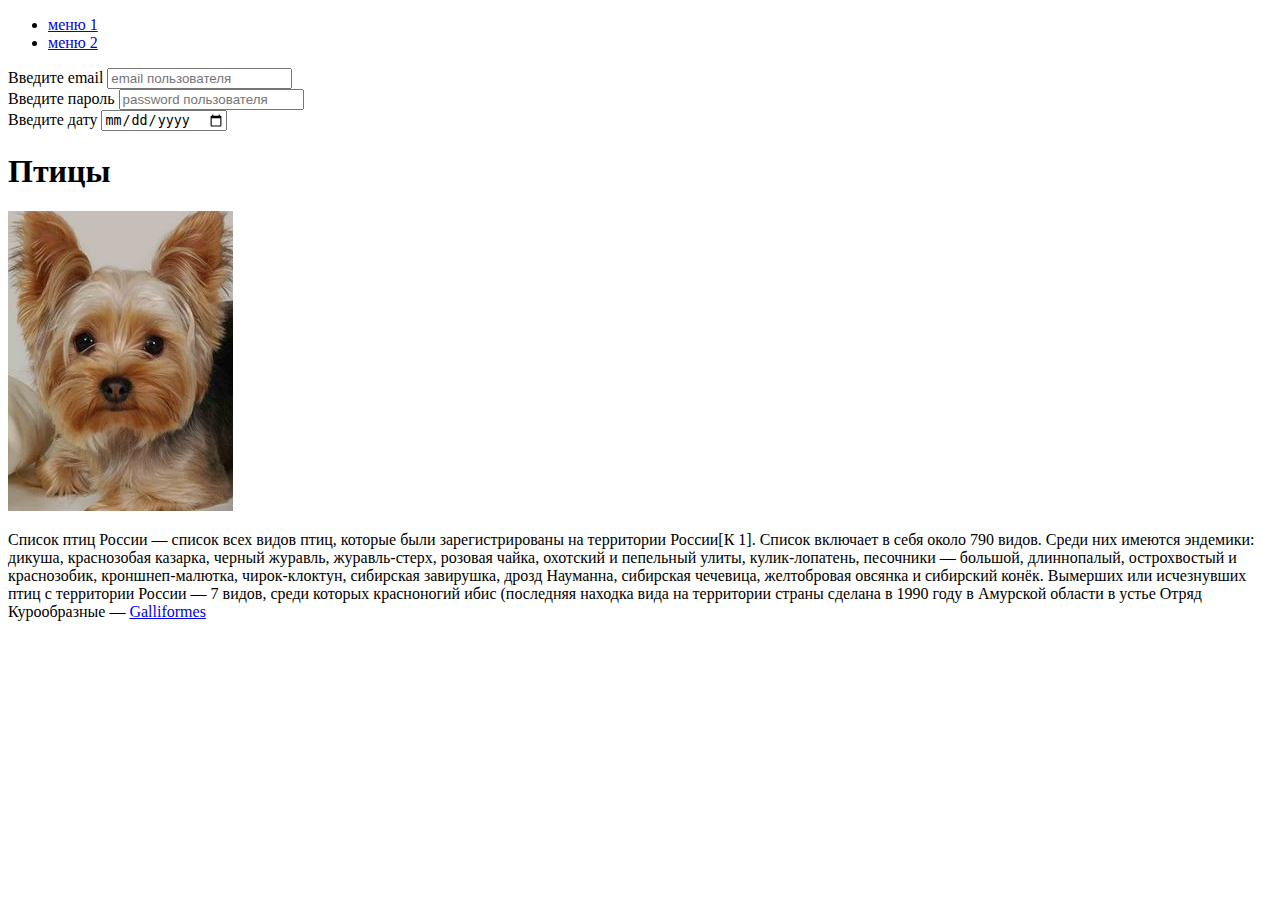
==== index.html @ 69f9ec14 "1111" ====
<!DOCTYPE html>
<html lang="en">

<head>
    <meta charset="UTF-8">
    <meta name="viewport" content="width=device-width, initial-scale=1.0">
    </head>
    <body>
        <header>
            <nav>
                <ul>
                    <li><a href="https://developer.mozilla.org/ru/docs/Web/HTML"> меню 1</a></li>
                    <li><a href="https://github.com/login/oauth/authorize">меню 2</a></li>    
        </ul>
        </nav>
        </header>
    <section><title>Моя страница</title>
        <form action="/test">
            <div>
                <label for="email">Введите email</label>
                <input type="email" placeholder="email пользователя" id="email">
            </div>
            <div>
                <label for="password">Введите пароль</label>
                <input type="password" placeholder="password пользователя" id="password">
            </div>
           <div>
            <label for="date">Введите дату</label>
           <input type="date" placeholder="дата рождения пользователя" id="date">
           </div>
           
        </form>
        <h1> Птицы </h1>
        <img src="./resources/jorkshirskij_terer_lezhat_tkan_52862_225x300.jpg" alt="фото собаки">
        <p>Список птиц России — список всех видов птиц, которые были зарегистрированы на территории России[К 1]. Список
        включает в себя около 790 видов. Среди них имеются эндемики: дикуша, краснозобая казарка, черный журавль,
        журавль-стерх, розовая чайка, охотский и пепельный улиты, кулик-лопатень, песочники — большой, длиннопалый,
        острохвостый и краснозобик, кроншнеп-малютка, чирок-клоктун, сибирская завирушка, дрозд Науманна, сибирская
        чечевица, желтобровая овсянка и сибирский конёк. Вымерших или исчезнувших птиц с территории России — 7 видов, среди
        которых красноногий ибис (последняя находка вида на территории страны сделана в 1990 году в Амурской области в устье
        Отряд Курообразные — <a href="https://ru.wikipedia.org/wiki/%D0%A1%D0%BF%D0%B8%D1%81%D0%BE%D0%BA_%D0%BF%D1%82%D0%B8%D1%86_%D0%A0%D0%BE%D1%81%D1%81%D0%B8%D0%B8">Galliformes</a></p>
    <form action="test" method=""></form>
        
   
</body>
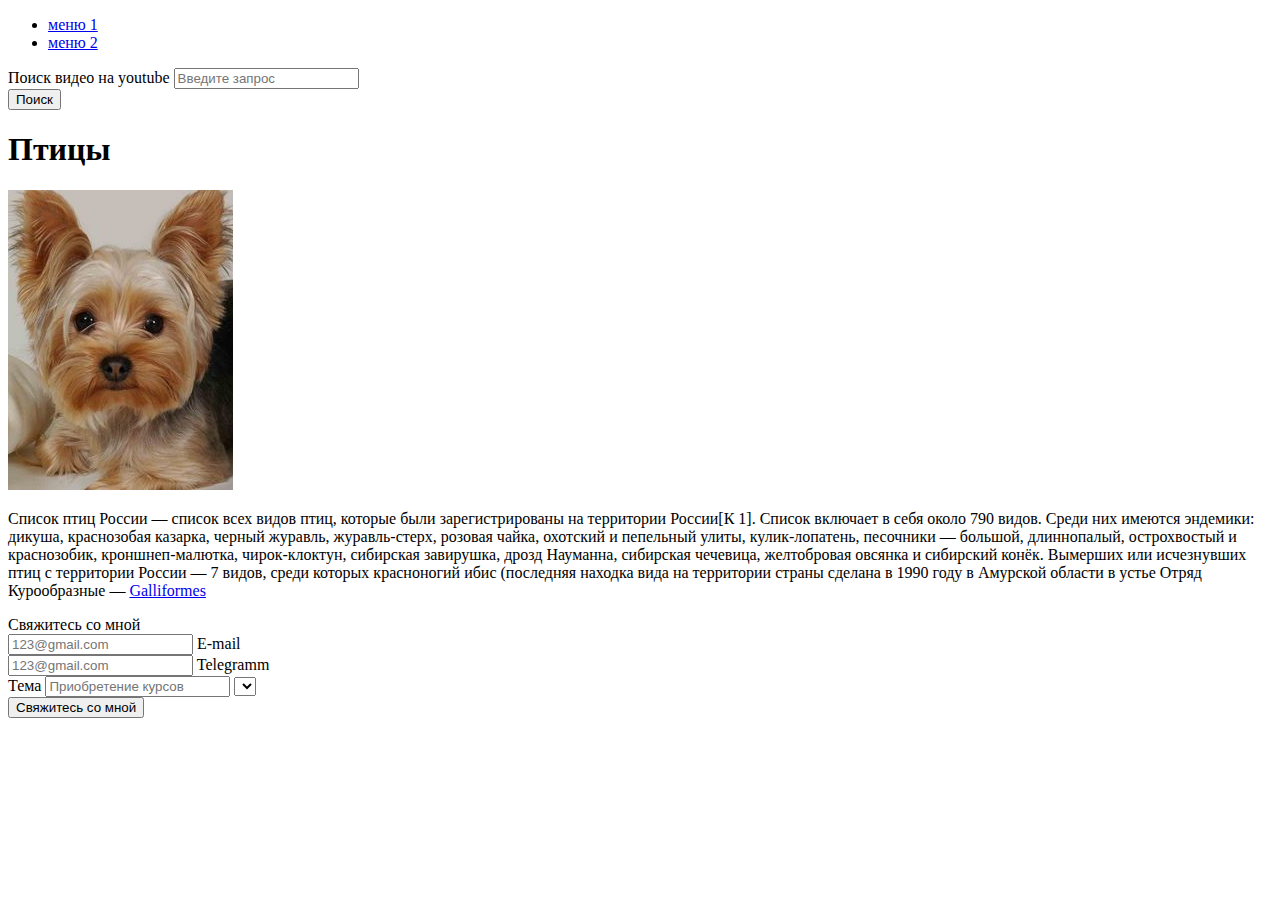
==== commit 2828fe3a: "ййй" ====
--- a/index.html
+++ b/index.html
@@ -15,21 +15,14 @@
         </nav>
         </header>
     <section><title>Моя страница</title>
-        <form action="/test">
-            <div>
-                <label for="email">Введите email</label>
-                <input type="email" placeholder="email пользователя" id="email">
+        <body>
+            <form action="https://www.youtube.com/results">
+                <div>
+                    <label for="text">Поиск видео на youtube</label>
+               <input type="text" placeholder="Введите запрос" id="query" name="search_query" >
             </div>
-            <div>
-                <label for="password">Введите пароль</label>
-                <input type="password" placeholder="password пользователя" id="password">
-            </div>
-           <div>
-            <label for="date">Введите дату</label>
-           <input type="date" placeholder="дата рождения пользователя" id="date">
-           </div>
-           
-        </form>
+            <button type="submit">Поиск</button>
+        </body>
         <h1> Птицы </h1>
         <img src="./resources/jorkshirskij_terer_lezhat_tkan_52862_225x300.jpg" alt="фото собаки">
         <p>Список птиц России — список всех видов птиц, которые были зарегистрированы на территории России[К 1]. Список
@@ -40,6 +33,28 @@
         которых красноногий ибис (последняя находка вида на территории страны сделана в 1990 году в Амурской области в устье
         Отряд Курообразные — <a href="https://ru.wikipedia.org/wiki/%D0%A1%D0%BF%D0%B8%D1%81%D0%BE%D0%BA_%D0%BF%D1%82%D0%B8%D1%86_%D0%A0%D0%BE%D1%81%D1%81%D0%B8%D0%B8">Galliformes</a></p>
     <form action="test" method=""></form>
+
+    <head>Свяжитесь со мной</head>
+        <body>
+            <div>
+                <input type="email" name="email" placeholder="123@gmail.com" id="email">
+                <label for="email">E-mail</label>     
+            </div>
+
+            <div>
+                <input type="text" name="text" placeholder="123@gmail.com" id="text">
+                <label for="text">Telegramm</label>
+            </div>
+
+            <div>
+                <label for="topic">Тема</label>
+                <input type="text" name="text" placeholder="Приобретение курсов" id="text">
+                <select name="topic" id="topic"> 
+                </select>
+            </div>
+            <button>Свяжитесь со мной</button>
+
+        </body>
         
    
 </body>
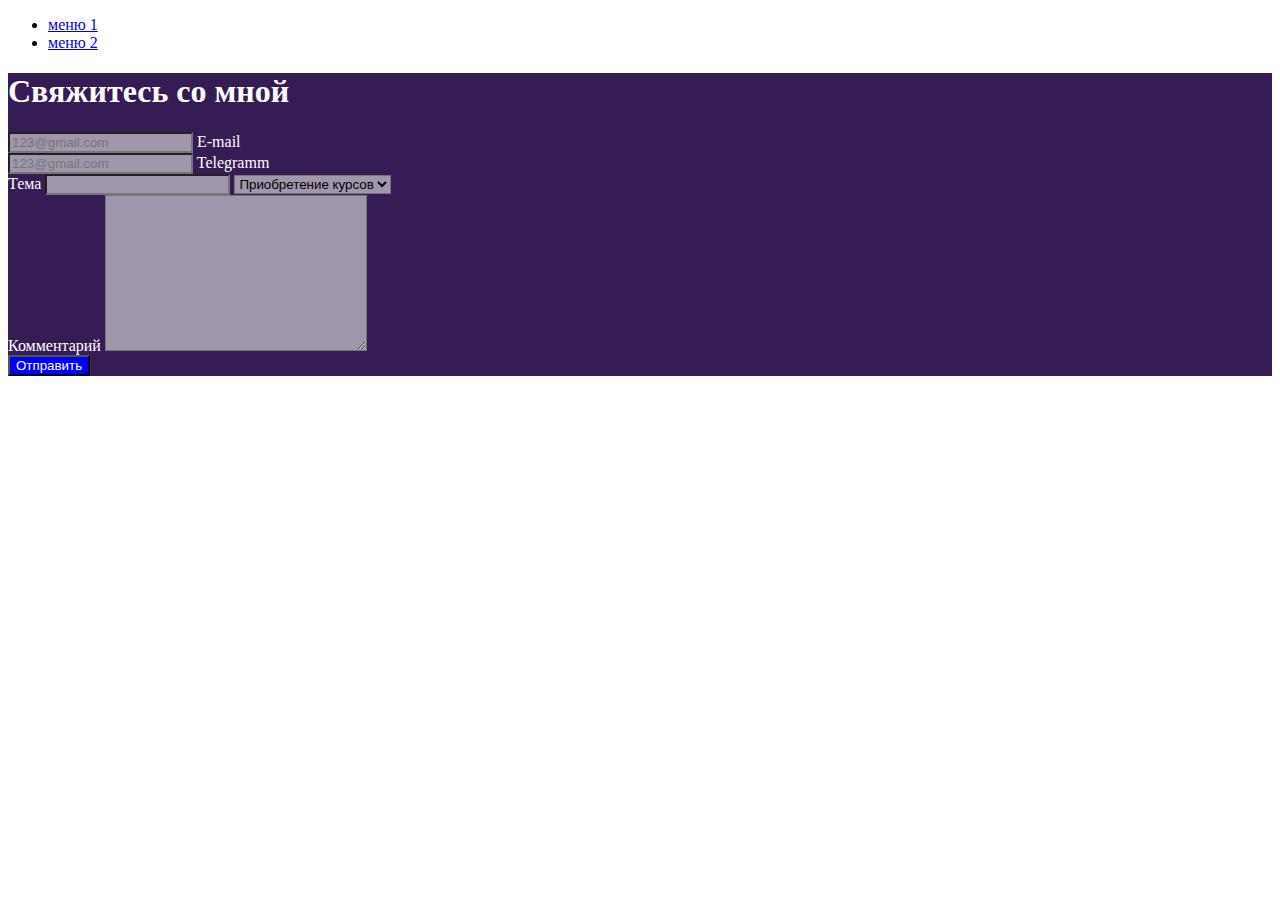
==== commit ab395c06: "1" ====
--- a/index.html
+++ b/index.html
@@ -4,7 +4,8 @@
 <head>
     <meta charset="UTF-8">
     <meta name="viewport" content="width=device-width, initial-scale=1.0">
-    </head>
+    <link rel="stylesheet" href="./style/style.css">
+</head>
     <body>
         <header>
             <nav>
@@ -14,50 +15,49 @@
         </ul>
         </nav>
         </header>
-    <section><title>Моя страница</title>
-        <body>
-            <form action="https://www.youtube.com/results">
+        <title>Demo</title>
+        <body> 
+    
+            <form action="/test">
+              
+            <body>
+                <main>
+            <h1>Свяжитесь со мной</h1>
+           
                 <div>
-                    <label for="text">Поиск видео на youtube</label>
-               <input type="text" placeholder="Введите запрос" id="query" name="search_query" >
-            </div>
-            <button type="submit">Поиск</button>
+                    <input type="email" name="email" placeholder="123@gmail.com" id="email" required >
+                    <label for="email">E-mail</label>  
+                      
+                </div>
+    
+                <div>
+                    <input type="text" name="Telegramm" placeholder="123@gmail.com" id="Telegramm">
+                    <label for="Telegramm">Telegramm</label>
+                </div>
+    
+                <div>
+                    <label for="topic" >Тема</label>
+                    <input type="text" name="text" id="text">
+                    <select name="topic" id="topic" required> 
+                        <option value="courses">Приобретение курсов</option>
+                        <option value="fidback">Обратная связь</option>
+                    </select>
+                </div>
+    
+                <div>
+                    <label for="comment">Комментарий</label>
+                    <textarea name="comment" id="comment" cols="30" rows="10"></textarea>
+                </div> 
+    
+                 <button>Отправить</button>
+    
+            </main>
+            </body>
+            
         </body>
-        <h1> Птицы </h1>
-        <img src="./resources/jorkshirskij_terer_lezhat_tkan_52862_225x300.jpg" alt="фото собаки">
-        <p>Список птиц России — список всех видов птиц, которые были зарегистрированы на территории России[К 1]. Список
-        включает в себя около 790 видов. Среди них имеются эндемики: дикуша, краснозобая казарка, черный журавль,
-        журавль-стерх, розовая чайка, охотский и пепельный улиты, кулик-лопатень, песочники — большой, длиннопалый,
-        острохвостый и краснозобик, кроншнеп-малютка, чирок-клоктун, сибирская завирушка, дрозд Науманна, сибирская
-        чечевица, желтобровая овсянка и сибирский конёк. Вымерших или исчезнувших птиц с территории России — 7 видов, среди
-        которых красноногий ибис (последняя находка вида на территории страны сделана в 1990 году в Амурской области в устье
-        Отряд Курообразные — <a href="https://ru.wikipedia.org/wiki/%D0%A1%D0%BF%D0%B8%D1%81%D0%BE%D0%BA_%D0%BF%D1%82%D0%B8%D1%86_%D0%A0%D0%BE%D1%81%D1%81%D0%B8%D0%B8">Galliformes</a></p>
-    <form action="test" method=""></form>
-
-    <head>Свяжитесь со мной</head>
-        <body>
-            <div>
-                <input type="email" name="email" placeholder="123@gmail.com" id="email">
-                <label for="email">E-mail</label>     
-            </div>
-
-            <div>
-                <input type="text" name="text" placeholder="123@gmail.com" id="text">
-                <label for="text">Telegramm</label>
-            </div>
-
-            <div>
-                <label for="topic">Тема</label>
-                <input type="text" name="text" placeholder="Приобретение курсов" id="text">
-                <select name="topic" id="topic"> 
-                </select>
-            </div>
-            <button>Свяжитесь со мной</button>
-
-        </body>
-        
-   
-</body>
+        </form>
+    
+    </html>
 
 
 
--- a/style/style.css
+++ b/style/style.css
@@ -0,0 +1,28 @@
+h1 {
+    color: white;
+}
+
+main {
+    background-color: rgb(54, 28, 84);
+}
+
+input {
+    background-color: rgb(161, 151, 173);
+}
+
+textarea {
+   background-color: rgb(161, 151, 173);
+}
+
+label {
+    color: white;
+}
+
+button {
+    color: white;
+    background-color:blue
+}
+
+select {
+    background-color: rgb(161, 151, 173);
+}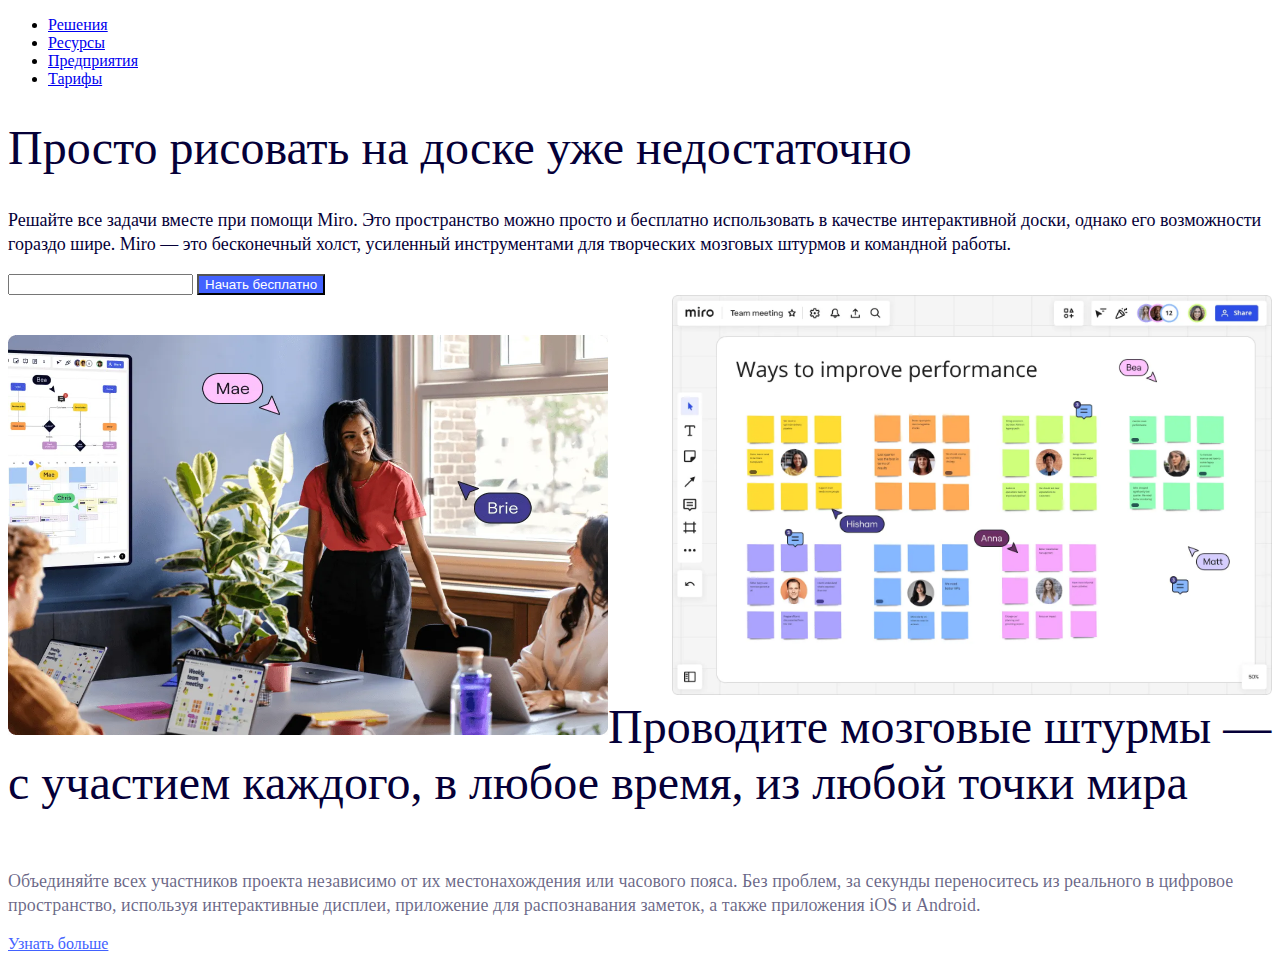
==== commit e9ffb80c: "New" ====
--- a/index.html
+++ b/index.html
@@ -4,58 +4,57 @@
 <head>
     <meta charset="UTF-8">
     <meta name="viewport" content="width=device-width, initial-scale=1.0">
-    <link rel="stylesheet" href="./style/style.css">
+    <link rel="stylesheet" href="./NewPage/style2/styleIDEX.css">
 </head>
     <body>
         <header>
             <nav>
                 <ul>
-                    <li><a href="https://developer.mozilla.org/ru/docs/Web/HTML"> меню 1</a></li>
-                    <li><a href="https://github.com/login/oauth/authorize">меню 2</a></li>    
+                    <li><a href="https://developer.mozilla.org/ru/docs/Web/HTML"> Решения </a></li>
+                    <li><a href="https://github.com/login/oauth/authorize">Ресурсы</a></li>   
+                    <li><a href="https://github.com/login/oauth/authorize">Предприятия</a></li>
+                    <li><a href="https://github.com/login/oauth/authorize">Тарифы</a></li> 
         </ul>
         </nav>
         </header>
-        <title>Demo</title>
+        <title>Моя первая страница</title>
         <body> 
     
-            <form action="/test">
-              
-            <body>
                 <main>
-            <h1>Свяжитесь со мной</h1>
            
-                <div>
-                    <input type="email" name="email" placeholder="123@gmail.com" id="email" required >
-                    <label for="email">E-mail</label>  
-                      
-                </div>
-    
-                <div>
-                    <input type="text" name="Telegramm" placeholder="123@gmail.com" id="Telegramm">
-                    <label for="Telegramm">Telegramm</label>
-                </div>
-    
-                <div>
-                    <label for="topic" >Тема</label>
-                    <input type="text" name="text" id="text">
-                    <select name="topic" id="topic" required> 
-                        <option value="courses">Приобретение курсов</option>
-                        <option value="fidback">Обратная связь</option>
-                    </select>
-                </div>
-    
-                <div>
-                    <label for="comment">Комментарий</label>
-                    <textarea name="comment" id="comment" cols="30" rows="10"></textarea>
-                </div> 
-    
-                 <button>Отправить</button>
-    
+            <section>
+
+                <h1>Просто рисовать на доске уже недостаточно</h1>
+            
+                <p class="heroText">Решайте все задачи вместе при помощи Miro. Это пространство можно просто и бесплатно использовать в качестве интерактивной доски, однако его возможности гораздо шире. Miro — это бесконечный холст, усиленный инструментами для творческих мозговых штурмов и командной работы.</p>
+            <form action="/register" method="get">
+                <input type="email" name="email" id="email">
+                <button id="herobutton">Начать бесплатно</button>
+            </form>
+            <div class="img">
+ <img src="./NewPage/resource2/whiteboarding_hero-image_EN_3-2_standard.webp" alt="Изображение экрана работы Miro" width="600" height="400">
+            </div>
+
+            </section>
+           <section>
+            <div class="imeg1" >
+                <img src="./NewPage/resource2/whiteboarding_product-benefits_01-cross-device_EN.webp" alt="Презентация" width="600" height="400">
+                
+            </div>
+
+            <div>
+            <h2>Проводите мозговые штурмы — с участием каждого, в любое время, из любой точки мира</h2>
+            <p class="sectionText">Объединяйте всех участников проекта независимо от их местонахождения или часового пояса. Без проблем, за секунды переноситесь из реального в цифровое пространство, используя интерактивные дисплеи, приложение для распознавания заметок, а также приложения iOS и Android. </p>
+            </div>
+        </section>
+        
+            <a href="#" class="link">Узнать больше</a>
+
             </main>
-            </body>
+           
             
         </body>
-        </form>
+       
     
     </html>
 
--- a/NewPage/style2/styleIDEX.css
+++ b/NewPage/style2/styleIDEX.css
@@ -0,0 +1,38 @@
+#herobutton {
+    background-color: #4262FF;
+    color: white;
+}
+
+h1,h2{
+    font-weight: 400;
+    font-size: 48px;
+    line-height: 56px;
+    color: #050038;
+}
+.heroText{
+    font-weight: 400;
+    font-size: 18px;
+    line-height: 24px;
+    color: #050038;
+}
+
+.sectionText{
+    float: left;
+    font-weight: 400;
+    font-size: 18px;
+    line-height: 24px;
+    color:rgba(5, 0, 56, 0.6);
+}
+
+.img{
+    float: right;
+}
+
+.imeg1{
+float: left;
+}
+
+.link{
+    color: #4262FF;
+    text-decoration: underline;
+}
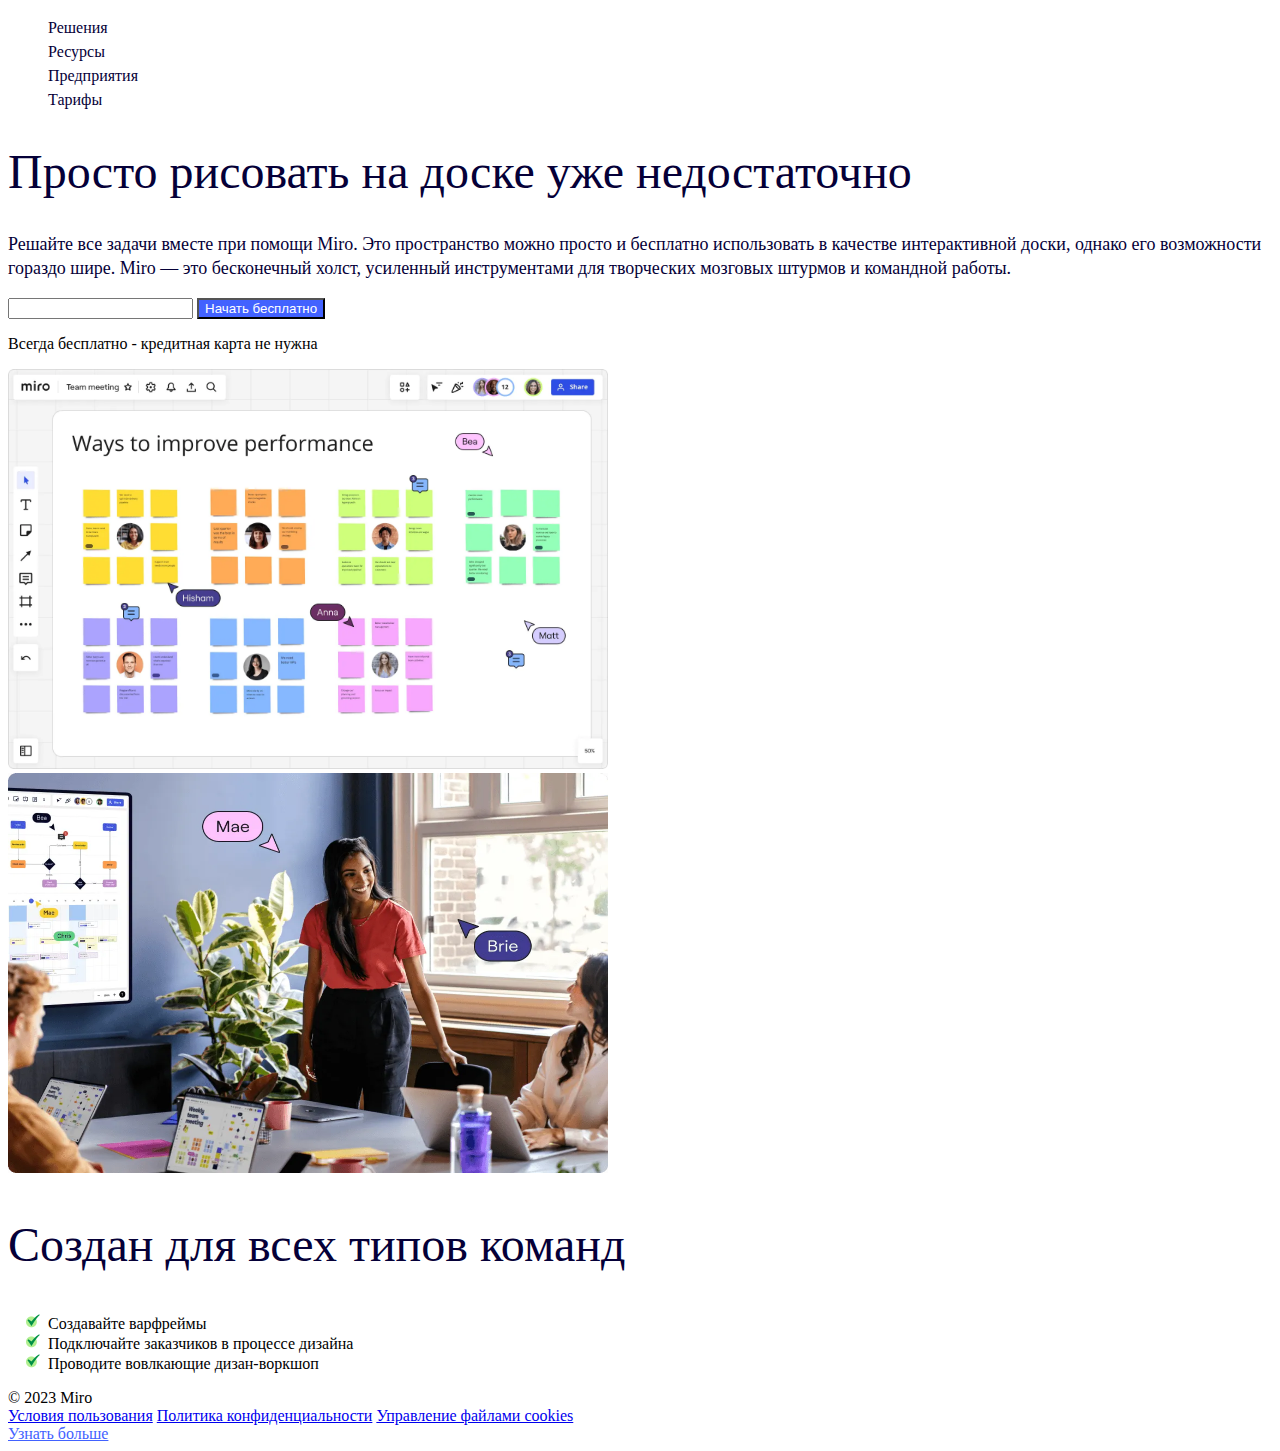
==== commit 5cbf8c98: "12345" ====
--- a/index.html
+++ b/index.html
@@ -27,9 +27,10 @@
                 <h1>Просто рисовать на доске уже недостаточно</h1>
             
                 <p class="heroText">Решайте все задачи вместе при помощи Miro. Это пространство можно просто и бесплатно использовать в качестве интерактивной доски, однако его возможности гораздо шире. Miro — это бесконечный холст, усиленный инструментами для творческих мозговых штурмов и командной работы.</p>
-            <form action="/register" method="get">
+            <form action="/register" method="get" class="heroForm">
                 <input type="email" name="email" id="email">
                 <button id="herobutton">Начать бесплатно</button>
+                <p>Всегда бесплатно - кредитная карта не нужна</p>
             </form>
             <div class="img">
  <img src="./NewPage/resource2/whiteboarding_hero-image_EN_3-2_standard.webp" alt="Изображение экрана работы Miro" width="600" height="400">
@@ -41,12 +42,27 @@
                 <img src="./NewPage/resource2/whiteboarding_product-benefits_01-cross-device_EN.webp" alt="Презентация" width="600" height="400">
                 
             </div>
+        </section>
 
+        <section>
             <div>
-            <h2>Проводите мозговые штурмы — с участием каждого, в любое время, из любой точки мира</h2>
-            <p class="sectionText">Объединяйте всех участников проекта независимо от их местонахождения или часового пояса. Без проблем, за секунды переноситесь из реального в цифровое пространство, используя интерактивные дисплеи, приложение для распознавания заметок, а также приложения iOS и Android. </p>
+            <h2>Создан для всех типов команд</h2>
+            <ul class="sectionList">
+                <li>Создавайте варфреймы</li>
+                <li>Подключайте заказчиков в процессе дизайна</li>
+                <li>Проводите вовлкающие дизан-воркшоп</li>
+            </ul>
             </div>
         </section>
+
+        <footer>
+            <div>&#169; 2023 Miro</div>
+            <div>
+                <a href="#">Условия пользования</a>
+                <a href="#">Политика конфиденциальности</a>
+                <a href="#">Управление файлами cookies</a>
+            </div>
+        </footer>
         
             <a href="#" class="link">Узнать больше</a>
 
--- a/NewPage/style2/styleIDEX.css
+++ b/NewPage/style2/styleIDEX.css
@@ -1,7 +1,24 @@
+*::selection{
+    background-color: purple;
+}
+
 #herobutton {
     background-color: #4262FF;
     color: white;
 }
+
+#herobutton:hover {
+    background-color: #4262;
+}
+
+#herobutton:active {
+    background-color: #b5f013;
+}
+
+.heroForm input:focus{
+    background-color: #b5f013;
+}
+
 
 h1,h2{
     font-weight: 400;
@@ -16,23 +33,35 @@
     color: #050038;
 }
 
-.sectionText{
-    float: left;
-    font-weight: 400;
-    font-size: 18px;
-    line-height: 24px;
-    color:rgba(5, 0, 56, 0.6);
-}
-
-.img{
-    float: right;
-}
-
-.imeg1{
-float: left;
-}
 
 .link{
     color: #4262FF;
     text-decoration: underline;
 }
+
+.link:hover {
+    color: #0a1c78;
+}
+
+header a{
+    font-weight: 400;
+    font-size: 16px;
+    line-height: 24px;
+    color: #050038;
+    text-decoration: none;
+}
+
+.heroForm + p {
+    font-weight: 400;
+    font-size: 14px;
+    line-height: 20px;
+    color: #050038;}
+
+    nav ul {
+        list-style: none ;
+    }
+
+    .sectionList {
+        list-style-type: none;
+        list-style-image: url('../resource2/free-icon-check-mark-5290058.png');
+    }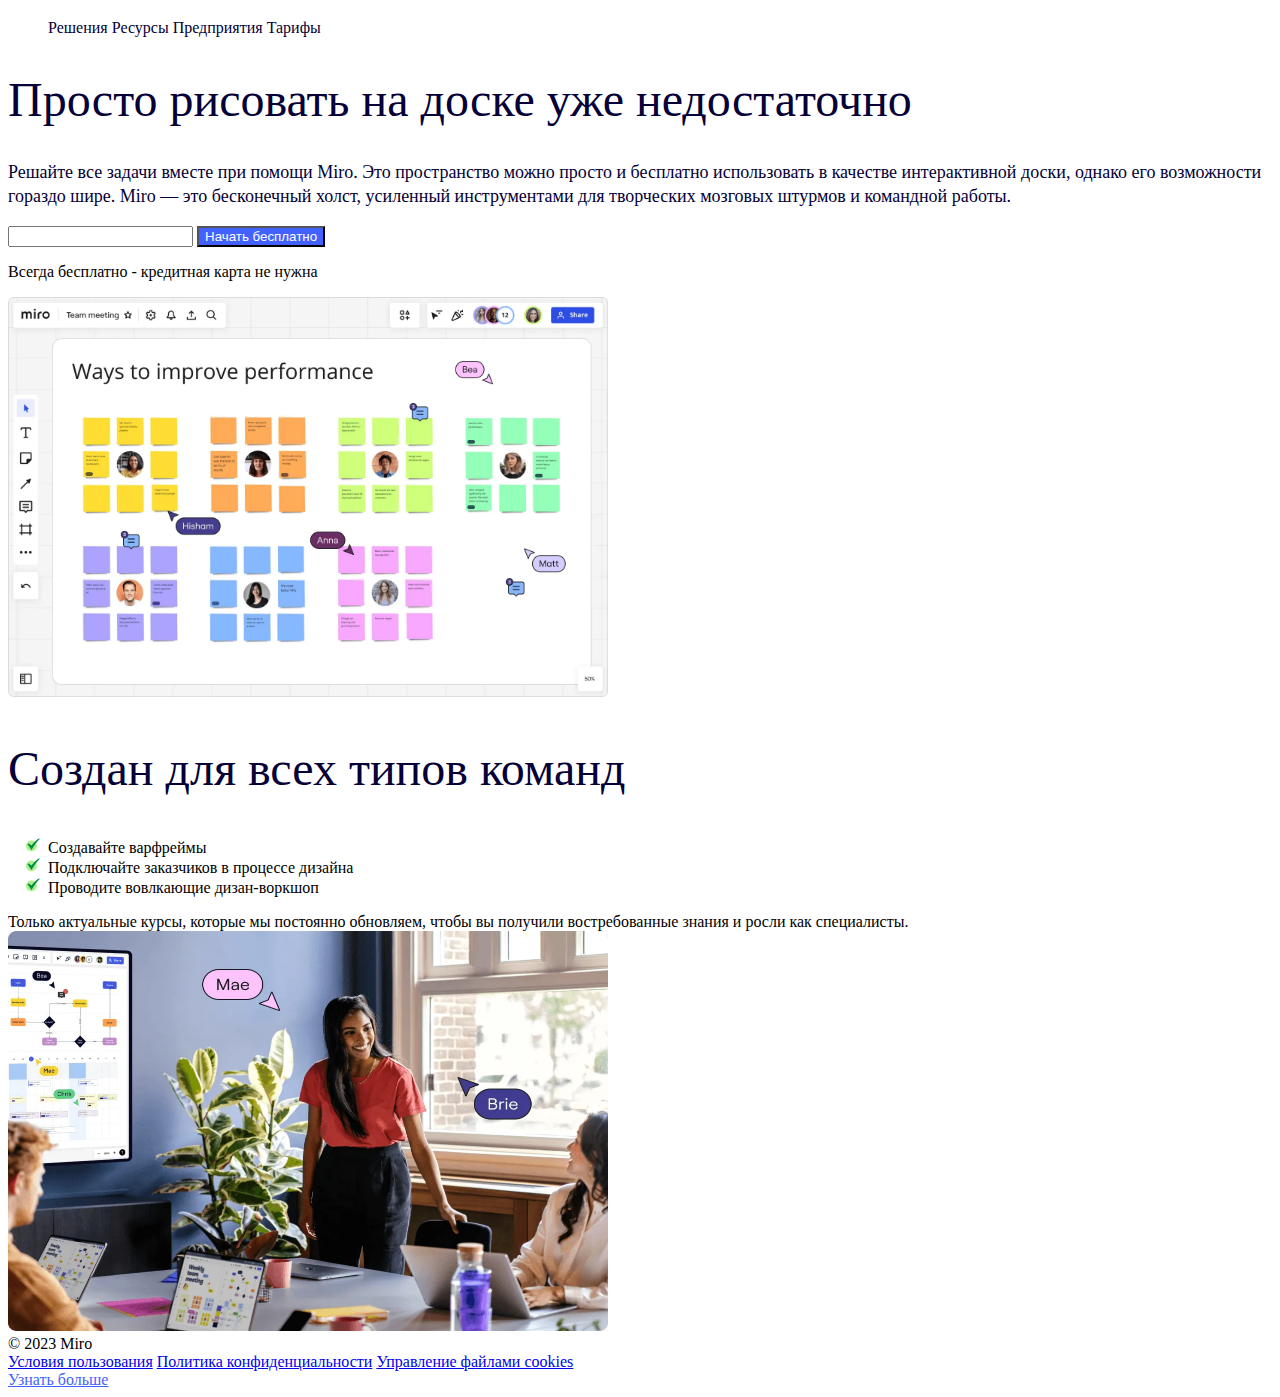
==== commit aac5fe78: "1111" ====
--- a/index.html
+++ b/index.html
@@ -5,15 +5,18 @@
     <meta charset="UTF-8">
     <meta name="viewport" content="width=device-width, initial-scale=1.0">
     <link rel="stylesheet" href="./NewPage/style2/styleIDEX.css">
+    <link rel="stylesheet" href="./NewPage/style2/anotherStyle.css">
 </head>
     <body>
         <header>
             <nav>
                 <ul>
-                    <li><a href="https://developer.mozilla.org/ru/docs/Web/HTML"> Решения </a></li>
-                    <li><a href="https://github.com/login/oauth/authorize">Ресурсы</a></li>   
-                    <li><a href="https://github.com/login/oauth/authorize">Предприятия</a></li>
-                    <li><a href="https://github.com/login/oauth/authorize">Тарифы</a></li> 
+                    <li>
+                    <a href="https://developer.mozilla.org/ru/docs/Web/HTML"> Решения </a>
+                    <a href="https://github.com/login/oauth/authorize">Ресурсы</a> 
+                    <a href="https://github.com/login/oauth/authorize">Предприятия</a>
+                    <a href="https://github.com/login/oauth/authorize">Тарифы</a>
+                </li>
         </ul>
         </nav>
         </header>
@@ -22,7 +25,7 @@
     
                 <main>
            
-            <section>
+            <section class="block1">
 
                 <h1>Просто рисовать на доске уже недостаточно</h1>
             
@@ -37,6 +40,24 @@
             </div>
 
             </section>
+
+            <section>
+                <div>
+                <h2>Создан для всех типов команд</h2>
+                <ul class="sectionList">
+                    <li>Создавайте варфреймы</li>
+                    <li>Подключайте заказчиков в процессе дизайна</li>
+                    <li>Проводите вовлкающие дизан-воркшоп</li>
+                </ul>
+                </div>
+    
+                <div class="ExperimetnBlue border1" id="exp">
+                     <span>Только актуальные курсы, которые мы постоянно обновляем, чтобы вы получили востребованные знания и росли как специалисты.</span>
+                </div>
+    
+    
+            </section>
+
            <section>
             <div class="imeg1" >
                 <img src="./NewPage/resource2/whiteboarding_product-benefits_01-cross-device_EN.webp" alt="Презентация" width="600" height="400">
@@ -44,20 +65,11 @@
             </div>
         </section>
 
-        <section>
-            <div>
-            <h2>Создан для всех типов команд</h2>
-            <ul class="sectionList">
-                <li>Создавайте варфреймы</li>
-                <li>Подключайте заказчиков в процессе дизайна</li>
-                <li>Проводите вовлкающие дизан-воркшоп</li>
-            </ul>
-            </div>
-        </section>
+        
 
         <footer>
-            <div>&#169; 2023 Miro</div>
-            <div>
+            <div class="miro1">&#169; 2023 Miro</div>
+            <div class="miro2">
                 <a href="#">Условия пользования</a>
                 <a href="#">Политика конфиденциальности</a>
                 <a href="#">Управление файлами cookies</a>
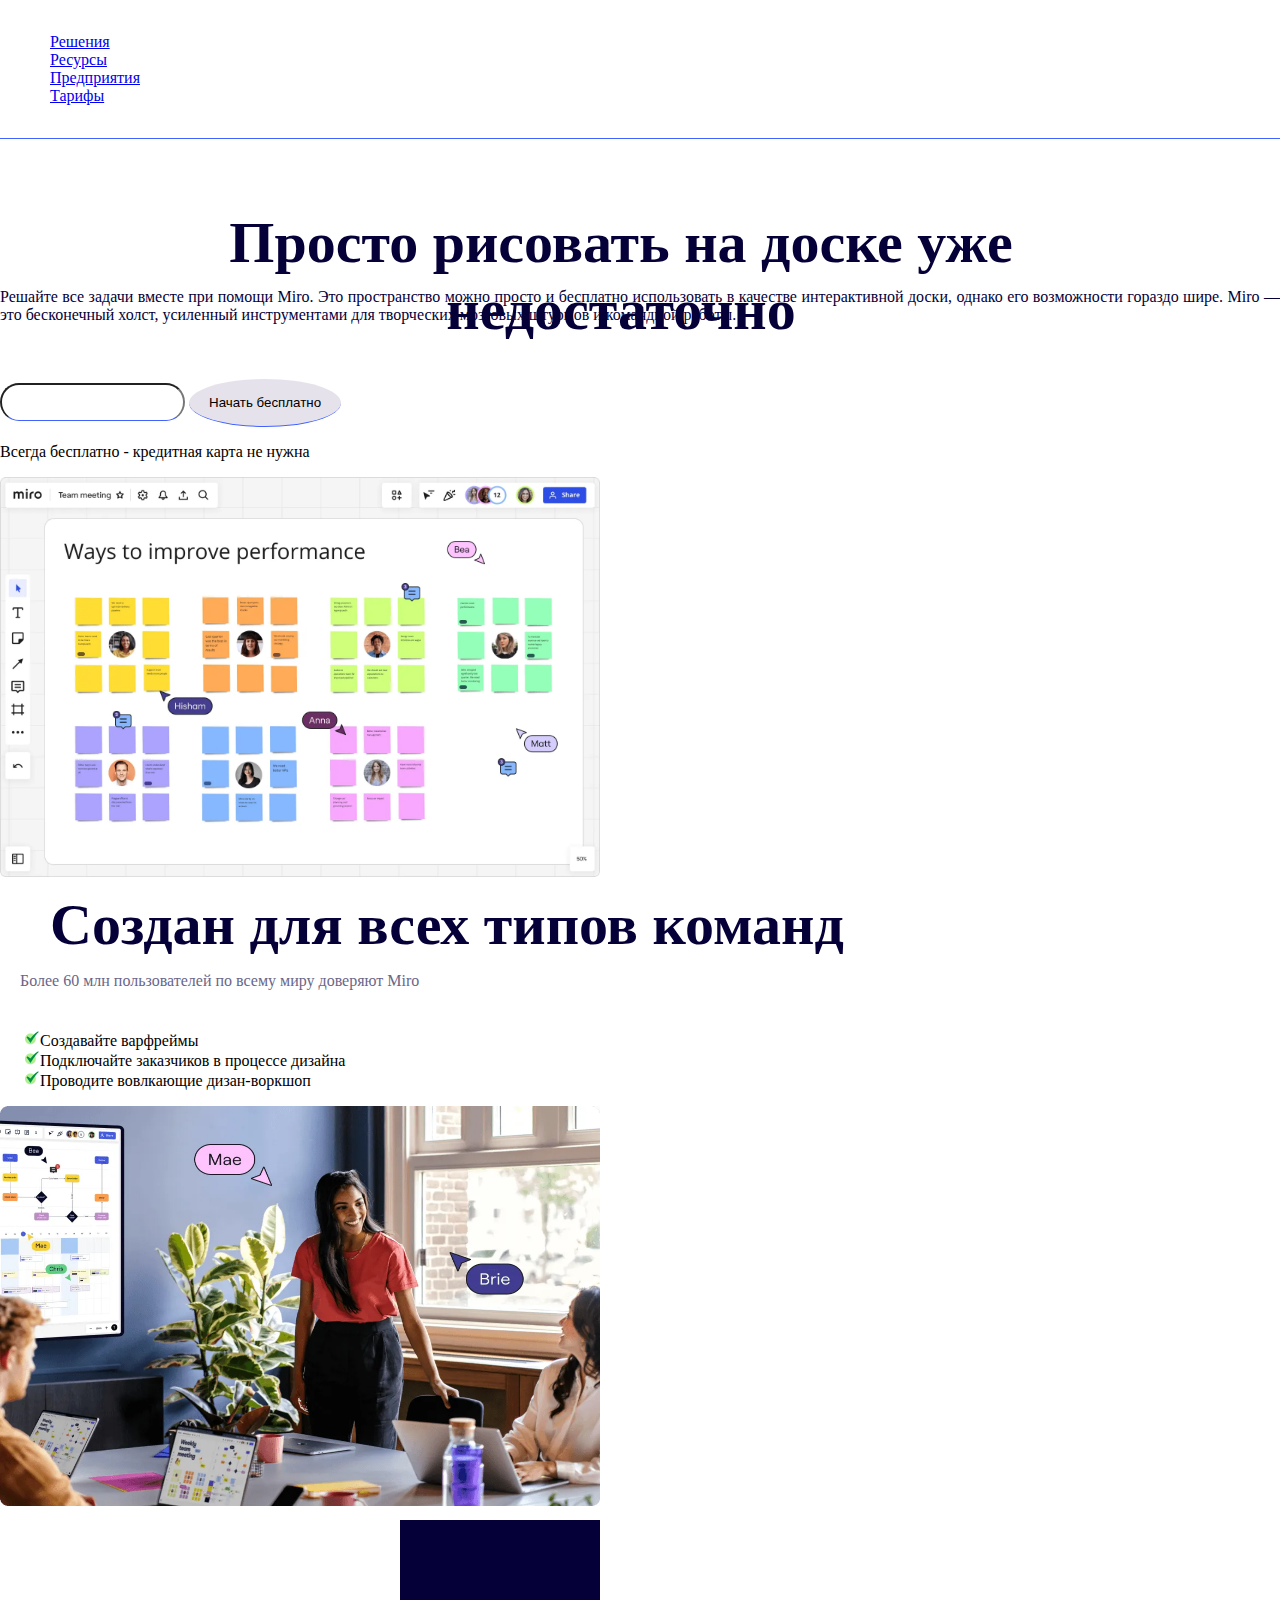
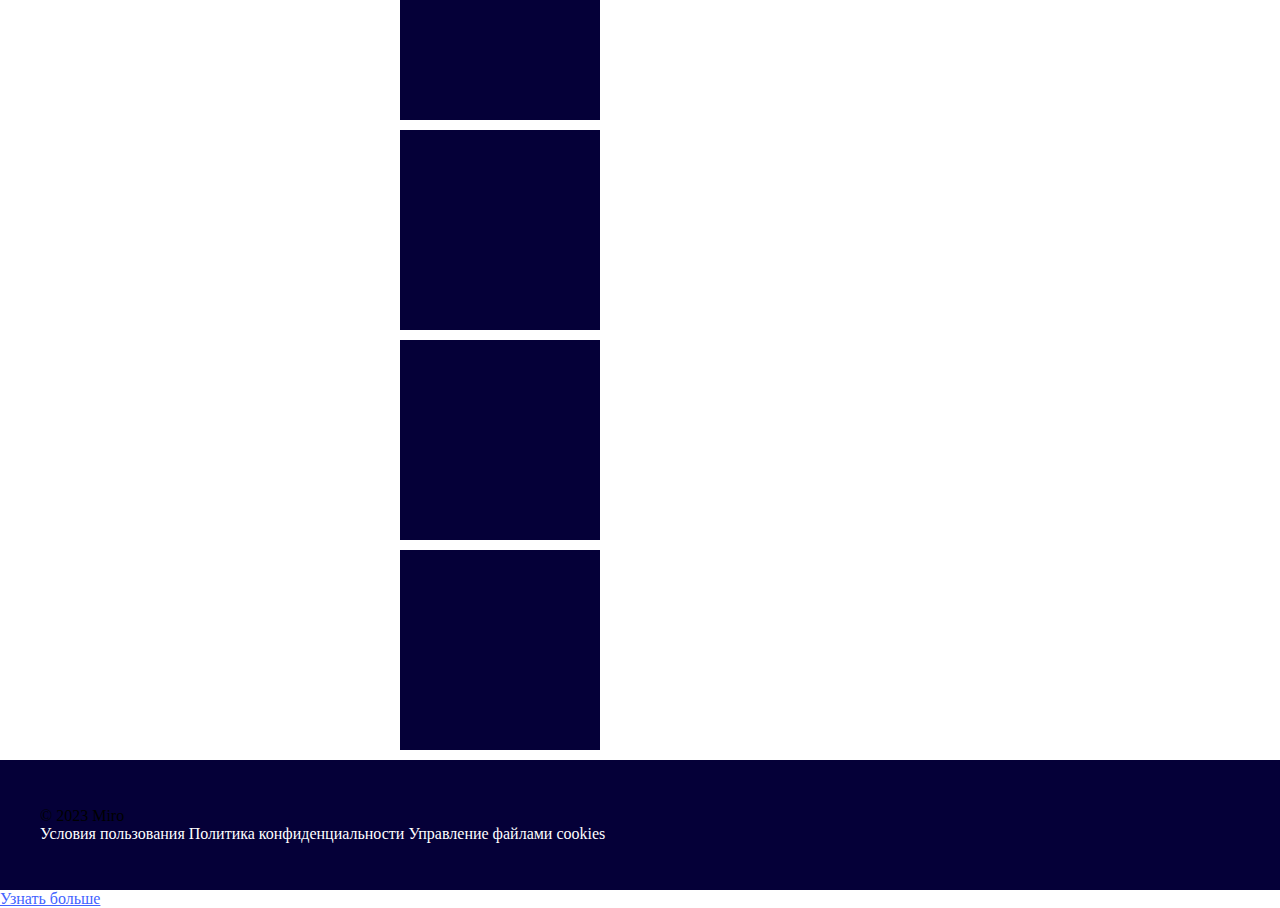
==== commit 192e69c0: "111111" ====
--- a/index.html
+++ b/index.html
@@ -5,87 +5,89 @@
     <meta charset="UTF-8">
     <meta name="viewport" content="width=device-width, initial-scale=1.0">
     <link rel="stylesheet" href="./NewPage/style2/styleIDEX.css">
-    <link rel="stylesheet" href="./NewPage/style2/anotherStyle.css">
+    
 </head>
-    <body>
-        <header>
-            <nav>
-                <ul>
-                    <li>
+
+<body>
+    <header>
+        <nav>
+            <ul>
+                <li>
                     <a href="https://developer.mozilla.org/ru/docs/Web/HTML"> Решения </a>
-                    <a href="https://github.com/login/oauth/authorize">Ресурсы</a> 
-                    <a href="https://github.com/login/oauth/authorize">Предприятия</a>
-                    <a href="https://github.com/login/oauth/authorize">Тарифы</a>
                 </li>
-        </ul>
+                <li> <a href="https://github.com/login/oauth/authorize">Ресурсы</a> </li>
+                <li><a href="https://github.com/login/oauth/authorize">Предприятия</a></li>
+                <li><a href="https://github.com/login/oauth/authorize">Тарифы</a>
+                </li>
+            </ul>
         </nav>
-        </header>
-        <title>Моя первая страница</title>
-        <body> 
-    
-                <main>
-           
-            <section class="block1">
+    </header>
+    <title>Моя первая страница</title>
+
+        <main>
+
+            <section id="hero">
 
                 <h1>Просто рисовать на доске уже недостаточно</h1>
-            
-                <p class="heroText">Решайте все задачи вместе при помощи Miro. Это пространство можно просто и бесплатно использовать в качестве интерактивной доски, однако его возможности гораздо шире. Miro — это бесконечный холст, усиленный инструментами для творческих мозговых штурмов и командной работы.</p>
-            <form action="/register" method="get" class="heroForm">
-                <input type="email" name="email" id="email">
-                <button id="herobutton">Начать бесплатно</button>
-                <p>Всегда бесплатно - кредитная карта не нужна</p>
-            </form>
-            <div class="img">
- <img src="./NewPage/resource2/whiteboarding_hero-image_EN_3-2_standard.webp" alt="Изображение экрана работы Miro" width="600" height="400">
-            </div>
+
+                <p class="heroText">Решайте все задачи вместе при помощи Miro. Это пространство можно просто и бесплатно
+                    использовать в качестве интерактивной доски, однако его возможности гораздо шире. Miro — это
+                    бесконечный холст, усиленный инструментами для творческих мозговых штурмов и командной работы.</p>
+                <form action="/register" method="get" class="heroForm">
+                    <input type="email" name="email" id="email">
+                    <button id="herobutton">Начать бесплатно</button>
+                    <p>Всегда бесплатно - кредитная карта не нужна</p>
+                </form>
+                <div class="img">
+                    <img src="./NewPage/resource2/whiteboarding_hero-image_EN_3-2_standard.webp"
+                        alt="Изображение экрана работы Miro" width="600" height="400">
+                </div>
 
             </section>
 
             <section>
                 <div>
-                <h2>Создан для всех типов команд</h2>
-                <ul class="sectionList">
-                    <li>Создавайте варфреймы</li>
-                    <li>Подключайте заказчиков в процессе дизайна</li>
-                    <li>Проводите вовлкающие дизан-воркшоп</li>
-                </ul>
+                    <h2>Создан для всех типов команд</h2>
+                    <p class="sectionText">Более 60 млн пользователей по всему миру доверяют Miro</p>
+                    <ul class="sectionList">
+                        <li>Создавайте варфреймы</li>
+                        <li>Подключайте заказчиков в процессе дизайна</li>
+                        <li>Проводите вовлкающие дизан-воркшоп</li>
+                    </ul>
                 </div>
-    
-                <div class="ExperimetnBlue border1" id="exp">
-                     <span>Только актуальные курсы, которые мы постоянно обновляем, чтобы вы получили востребованные знания и росли как специалисты.</span>
-                </div>
-    
-    
+
+
             </section>
 
-           <section>
-            <div class="imeg1" >
-                <img src="./NewPage/resource2/whiteboarding_product-benefits_01-cross-device_EN.webp" alt="Презентация" width="600" height="400">
-                
-            </div>
-        </section>
+            <section>
+                <div class="imeg1">
+                    <img src="./NewPage/resource2/whiteboarding_product-benefits_01-cross-device_EN.webp"
+                        alt="Презентация" width="600" height="400">
 
-        
+                </div>
+            </section>
 
-        <footer>
-            <div class="miro1">&#169; 2023 Miro</div>
-            <div class="miro2">
-                <a href="#">Условия пользования</a>
-                <a href="#">Политика конфиденциальности</a>
-                <a href="#">Управление файлами cookies</a>
-            </div>
-        </footer>
-        
+            <section class="exp">
+                <div></div>
+                <div></div>
+                <div></div>
+                <div></div>
+            </section>
+            <footer>
+                <div class=>&#169; 2023 Miro</div>
+                <div class=>
+                    <a href="#">Условия пользования</a>
+                    <a href="#">Политика конфиденциальности</a>
+                    <a href="#">Управление файлами cookies</a>
+                </div>
+            </footer>
+
             <a href="#" class="link">Узнать больше</a>
 
-            </main>
-           
-            
-        </body>
-       
-    
-    </html>
+        </main>
 
 
+    </body>
 
 
+</html>--- a/NewPage/style2/styleIDEX.css
+++ b/NewPage/style2/styleIDEX.css
@@ -1,38 +1,38 @@
+*{
+    box-sizing: border-box;
+}
+
+body {
+    margin: 0;
+}
+
 *::selection{
     background-color: purple;
 }
 
 #herobutton {
-    background-color: #4262FF;
-    color: white;
+    background-color: #4262;
+    border-radius: 50%;
 }
 
 #herobutton:hover {
-    background-color: #4262;
+    background-color: #4262FF;
+    color: white;
+    transition: background-color 1s , border-radius 2s;
+}
+
+button {
+    background-color: #FFFFFF;
 }
 
 #herobutton:active {
     background-color: #b5f013;
 }
 
+
 .heroForm input:focus{
     background-color: #b5f013;
 }
-
-
-h1,h2{
-    font-weight: 400;
-    font-size: 48px;
-    line-height: 56px;
-    color: #050038;
-}
-.heroText{
-    font-weight: 400;
-    font-size: 18px;
-    line-height: 24px;
-    color: #050038;
-}
-
 
 .link{
     color: #4262FF;
@@ -43,25 +43,121 @@
     color: #0a1c78;
 }
 
-header a{
-    font-weight: 400;
-    font-size: 16px;
-    line-height: 24px;
-    color: #050038;
-    text-decoration: none;
+.sectionList {
+    list-style-type: none;
+}
+
+.sectionList li::marker {
+    content: url('../resource2/free-icon-check-mark-5290058.png');
 }
 
 .heroForm + p {
     font-weight: 400;
     font-size: 14px;
     line-height: 20px;
-    color: #050038;}
+    color: #050038;
+    margin: 8px 0 52px 0;
+}
+
+nav{
+    padding: 33px 50px;
+    border-bottom: 1px solid #4262FF;
+    margin-bottom: 60px;
+}
 
     nav ul {
+        padding: 0;
+        margin: 0;
         list-style: none ;
     }
+    h1{
+        margin: 0 0 17px 0;
+        text-align: center;
+    }
+    
+    h2{
+        margin: 0 0 19px 0;
+    }
+    
+    h1,h2{
+        font-size: 58px;
+        width: 1162px;
+        height: 72px;
+        padding: 10px 10px 10px 10px;
+        color: #050038;
+        margin-left: 40px;
+    }
+    
+    
+    .heroText{
+    
+        margin: 0 0 55px 0;
+        color: #050038;
+        text-align: justify;
+    }
 
-    .sectionList {
-        list-style-type: none;
-        list-style-image: url('../resource2/free-icon-check-mark-5290058.png');
-    }+    .sectionText{
+        color: #696688;
+        margin: 0 0 40px 20px;
+    }
+
+    .heroForm input{
+        border-radius: 32px;
+        border-bottom: 1px solid #4262FF;
+        height: 38px;
+    }
+    
+    .heroForm button{
+        height: 48px;
+        border: 0;
+        border-radius: 32px;
+        border-bottom: 1px solid #4262FF;
+        padding: 10px 20px;
+    }
+
+    footer{
+        background-color: #050038;
+        padding: 47px 40px;
+    }
+
+    footer a{
+        color: white;
+        text-decoration: none;
+    }
+
+    .exp div{
+        width: 200px;
+        height: 200px;
+        background-color:  #050038;
+        margin: 10px;
+        transition: margin-left 2s;
+    }
+
+    .exp div:nth-child(1) {
+        margin-left: 400px;       
+        transition-timing-function: ease-out;
+    }
+
+    .exp div:nth-child(2) {
+        margin-left: 400px;
+        transition-timing-function: ease-out;
+     }
+
+     .exp div:nth-child(3) {
+        margin-left: 400px;
+        transition-timing-function: ease-out;
+     }
+
+     .exp div:nth-child(4) {
+        margin-left: 400px;
+        transition-timing-function: ease-out;
+     }
+   
+ 
+ 
+
+    
+
+
+    
+ 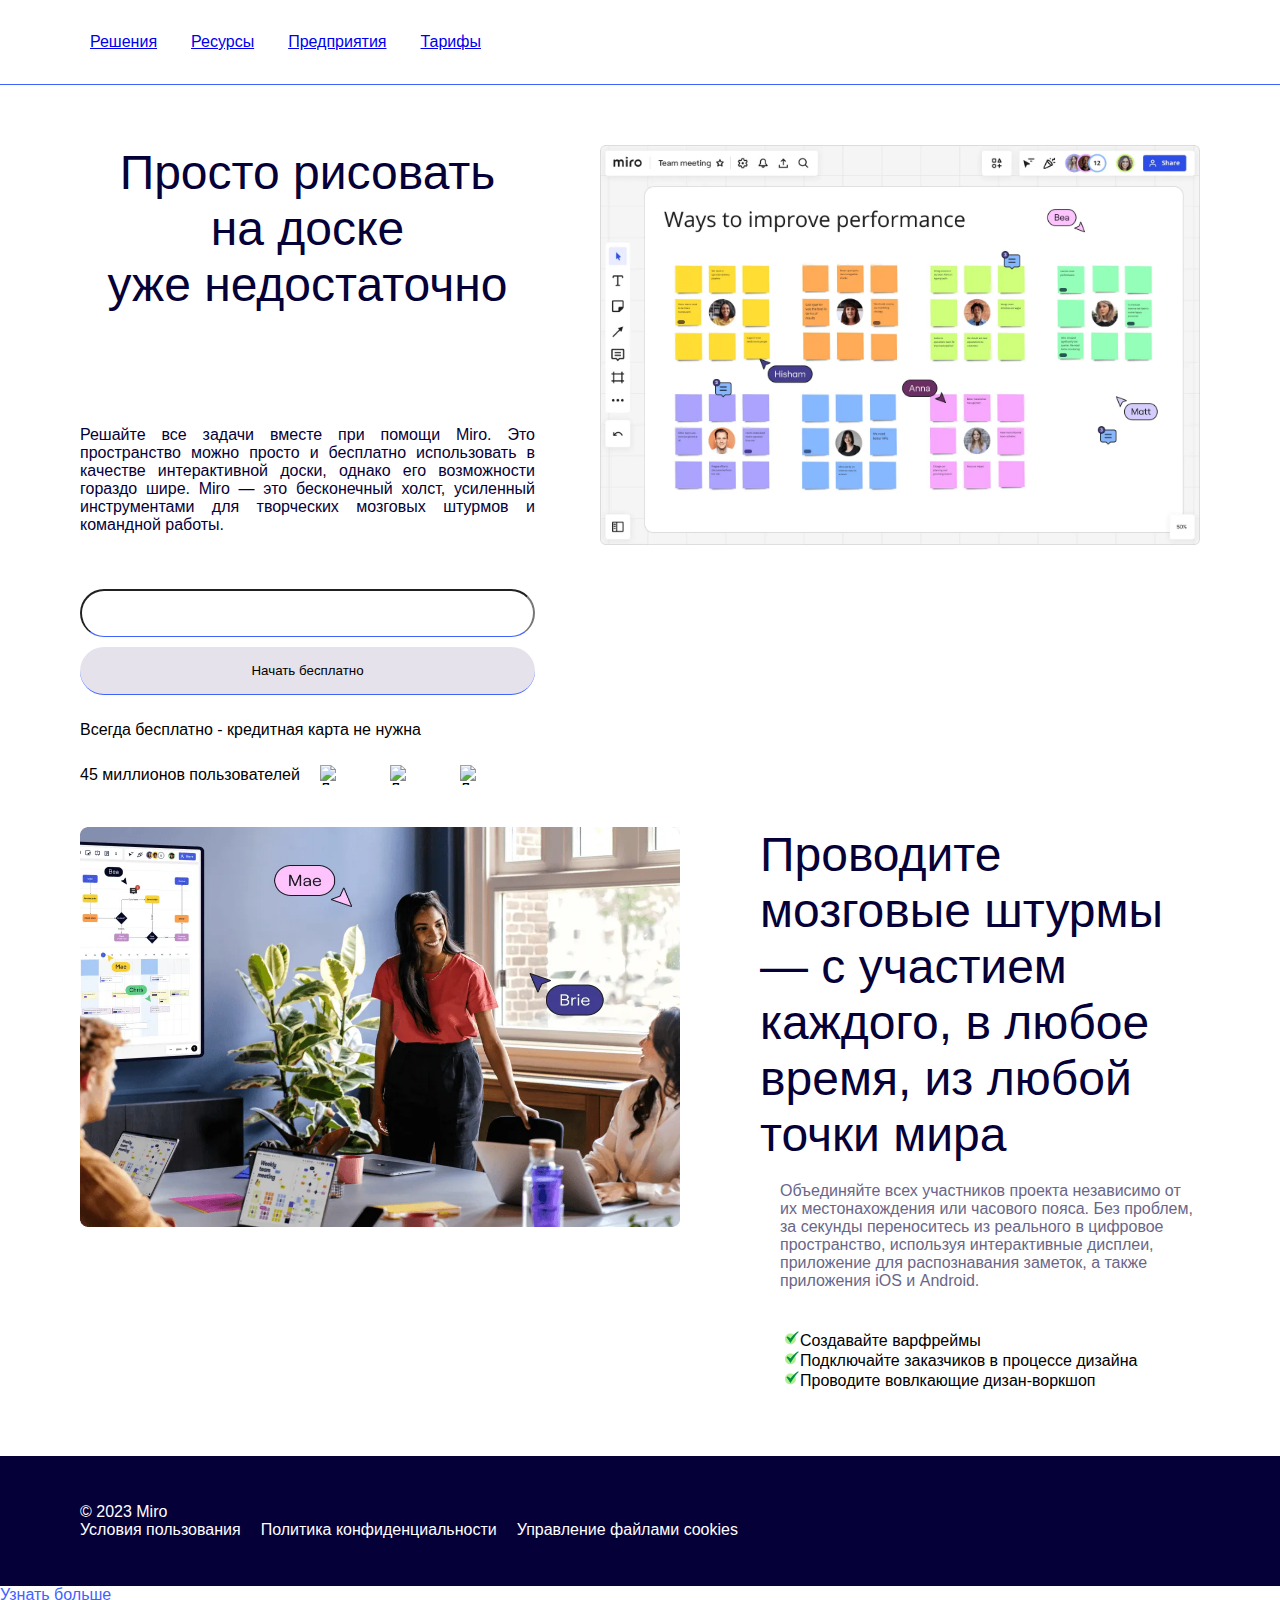
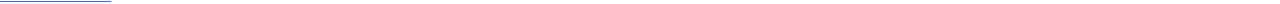
==== commit 246335ff: "123" ====
--- a/index.html
+++ b/index.html
@@ -5,7 +5,9 @@
     <meta charset="UTF-8">
     <meta name="viewport" content="width=device-width, initial-scale=1.0">
     <link rel="stylesheet" href="./NewPage/style2/styleIDEX.css">
-    
+    <link rel="preconnect" href="https://fonts.googleapis.com">
+    <link rel="preconnect" href="https://fonts.gstatic.com" crossorigin>
+    <link href="https://fonts.googleapis.com/css2?family=Roboto+Slab:wght@100..900&display=swap" rel="stylesheet">
 </head>
 
 <body>
@@ -24,11 +26,11 @@
     </header>
     <title>Моя первая страница</title>
 
-        <main>
+    <main>
 
-            <section id="hero">
-
-                <h1>Просто рисовать на доске уже недостаточно</h1>
+        <section id="hero">
+            <div>
+                <h1>Просто рисовать </br> на доске </br> уже недостаточно</h1>
 
                 <p class="heroText">Решайте все задачи вместе при помощи Miro. Это пространство можно просто и бесплатно
                     использовать в качестве интерактивной доски, однако его возможности гораздо шире. Miro — это
@@ -36,58 +38,64 @@
                 <form action="/register" method="get" class="heroForm">
                     <input type="email" name="email" id="email">
                     <button id="herobutton">Начать бесплатно</button>
-                    <p>Всегда бесплатно - кредитная карта не нужна</p>
+                    <p>Всегда бесплатно - кредитная карта не нужна
+                    <div class="herologos">45 миллионов пользователей
+                        <img src="../First Project/NewPage/resource2/continental-54.svg" alt="Логотип Партнеров"
+                            width="50" height="20">
+                        <img src="../First Project/NewPage/resource2/aeo-certification.svg" alt="Логотип 2" width="50"
+                            height="20">
+                        <img src="../First Project/NewPage/resource2/gazprom-neft-logo-rus.svg" alt="Логотип 3"
+                            width="50" height="20">
+                    </div>
+                    </p>
                 </form>
-                <div class="img">
-                    <img src="./NewPage/resource2/whiteboarding_hero-image_EN_3-2_standard.webp"
-                        alt="Изображение экрана работы Miro" width="600" height="400">
-                </div>
+            </div>
+            <div class="img">
+                <img src="./NewPage/resource2/whiteboarding_hero-image_EN_3-2_standard.webp"
+                    alt="Изображение экрана работы Miro" width="600" height="400">
+            </div>
 
-            </section>
+        </section>
 
-            <section>
-                <div>
-                    <h2>Создан для всех типов команд</h2>
-                    <p class="sectionText">Более 60 млн пользователей по всему миру доверяют Miro</p>
-                    <ul class="sectionList">
-                        <li>Создавайте варфреймы</li>
-                        <li>Подключайте заказчиков в процессе дизайна</li>
-                        <li>Проводите вовлкающие дизан-воркшоп</li>
-                    </ul>
-                </div>
+        <section class="section2">
+            
+            <div class="imeg1">
+                <img src="./NewPage/resource2/whiteboarding_product-benefits_01-cross-device_EN.webp" alt="Презентация"
+                    width="600" height="400">
+            </div>
+           
+            <div>
+                <h2>Проводите мозговые штурмы — с участием каждого, в любое время, из любой точки мира</h2>
+                <p class="sectionText">Объединяйте всех участников проекта независимо от их местонахождения или часового
+                    пояса. Без проблем, за секунды переноситесь из реального в цифровое пространство, используя
+                    интерактивные дисплеи, приложение для распознавания заметок, а также приложения iOS и Android. </p>
+                <ul class="sectionList">
+                    <li>Создавайте варфреймы</li>
+                    <li>Подключайте заказчиков в процессе дизайна</li>
+                    <li>Проводите вовлкающие дизан-воркшоп</li>
+                </ul>
+            </div>
+
+          
+
+        </section>
 
 
-            </section>
+        <footer>
+            <div class=>&#169; 2023 Miro</div>
+            <div class=>
+                <a href="#">Условия пользования</a>
+                <a href="#">Политика конфиденциальности</a>
+                <a href="#">Управление файлами cookies</a>
+            </div>
+        </footer>
 
-            <section>
-                <div class="imeg1">
-                    <img src="./NewPage/resource2/whiteboarding_product-benefits_01-cross-device_EN.webp"
-                        alt="Презентация" width="600" height="400">
+        <a href="#" class="link">Узнать больше</a>
 
-                </div>
-            </section>
-
-            <section class="exp">
-                <div></div>
-                <div></div>
-                <div></div>
-                <div></div>
-            </section>
-            <footer>
-                <div class=>&#169; 2023 Miro</div>
-                <div class=>
-                    <a href="#">Условия пользования</a>
-                    <a href="#">Политика конфиденциальности</a>
-                    <a href="#">Управление файлами cookies</a>
-                </div>
-            </footer>
-
-            <a href="#" class="link">Узнать больше</a>
-
-        </main>
+    </main>
 
 
-    </body>
+</body>
 
 
 </html>--- a/NewPage/style2/styleIDEX.css
+++ b/NewPage/style2/styleIDEX.css
@@ -2,23 +2,59 @@
     box-sizing: border-box;
 }
 
+header{
+    border-bottom: 1px solid #4262FF;
+    margin-bottom: 60px ;
+}
+
+
 body {
+    font-family: "Roboto", sans-serif;
     margin: 0;
 }
+
 
 *::selection{
     background-color: purple;
 }
 
+#hero{
+    display: flex;
+    margin: 0 auto;
+    gap: 65px;
+}
+
+section{
+    max-width: 1200px;
+    margin: 0 auto;
+    padding: 0 40px;
+    margin-bottom: 200px;
+}
+
+.section2{
+    display: flex;
+    margin: 0 auto;
+    gap: 80px;
+    margin-bottom: 50px;
+}
+
+
+.herologos{
+    display: flex;
+    align-items: center;
+    gap: 20px;
+}
+
 #herobutton {
     background-color: #4262;
-    border-radius: 50%;
+    
 }
 
 #herobutton:hover {
     background-color: #4262FF;
     color: white;
     transition: background-color 1s , border-radius 2s;
+    border-radius: 50%;
 }
 
 button {
@@ -33,7 +69,7 @@
 .heroForm input:focus{
     background-color: #b5f013;
 }
-
+ 
 .link{
     color: #4262FF;
     text-decoration: underline;
@@ -51,6 +87,12 @@
     content: url('../resource2/free-icon-check-mark-5290058.png');
 }
 
+.heroForm{
+    display: flex;
+    flex-direction: column;
+    gap: 10px;
+}
+
 .heroForm + p {
     font-weight: 400;
     font-size: 14px;
@@ -61,17 +103,20 @@
 
 nav{
     padding: 33px 50px;
-    border-bottom: 1px solid #4262FF;
     margin-bottom: 60px;
+    max-width: 1200px;
+    margin: auto;
 }
 
-    nav ul {
+ nav ul {
         padding: 0;
         margin: 0;
         list-style: none ;
-    }
+        display: flex;
+        gap: 34px;
+        }
     h1{
-        margin: 0 0 17px 0;
+        margin: 0 0 113px 0;
         text-align: center;
     }
     
@@ -80,13 +125,12 @@
     }
     
     h1,h2{
-        font-size: 58px;
-        width: 1162px;
-        height: 72px;
-        padding: 10px 10px 10px 10px;
+        font-weight: 400;
+        font-size: 48px;
+       line-height: 56px;
         color: #050038;
-        margin-left: 40px;
-    }
+       
+     }
     
     
     .heroText{
@@ -104,7 +148,8 @@
     .heroForm input{
         border-radius: 32px;
         border-bottom: 1px solid #4262FF;
-        height: 38px;
+        height: 48px; 
+        
     }
     
     .heroForm button{
@@ -114,10 +159,20 @@
         border-bottom: 1px solid #4262FF;
         padding: 10px 20px;
     }
+    
 
     footer{
         background-color: #050038;
         padding: 47px 40px;
+        color: white;
+    }
+
+    footer > div {
+        display: flex;
+        margin: 0 auto;
+        max-width: 1200px; 
+        gap: 20px;
+        padding: 0 40px;
     }
 
     footer a{
@@ -125,35 +180,8 @@
         text-decoration: none;
     }
 
-    .exp div{
-        width: 200px;
-        height: 200px;
-        background-color:  #050038;
-        margin: 10px;
-        transition: margin-left 2s;
-    }
-
-    .exp div:nth-child(1) {
-        margin-left: 400px;       
-        transition-timing-function: ease-out;
-    }
-
-    .exp div:nth-child(2) {
-        margin-left: 400px;
-        transition-timing-function: ease-out;
-     }
-
-     .exp div:nth-child(3) {
-        margin-left: 400px;
-        transition-timing-function: ease-out;
-     }
-
-     .exp div:nth-child(4) {
-        margin-left: 400px;
-        transition-timing-function: ease-out;
-     }
    
- 
+    
  
 
     
